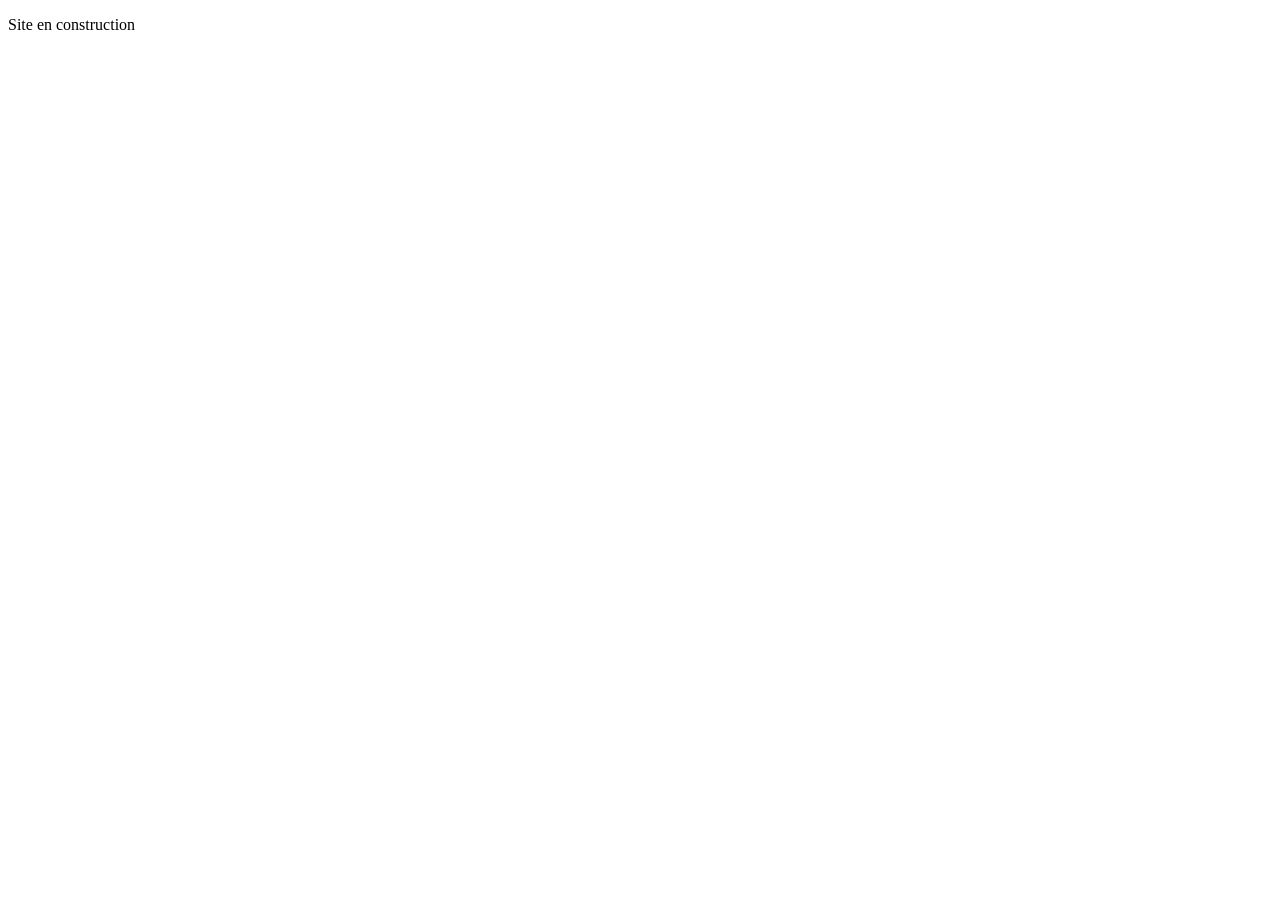
==== index.html @ 7e11a7d7 "Create index.html" ====
<!DOCTYPE html>
<html lang="en">
<head>
    <meta charset="UTF-8">
    <meta name="viewport" content="width=device-width, initial-scale=1.0">
    <title>Portfolio</title>
</head>
<body>
    <p>Site en construction </p>
</body>
</html>
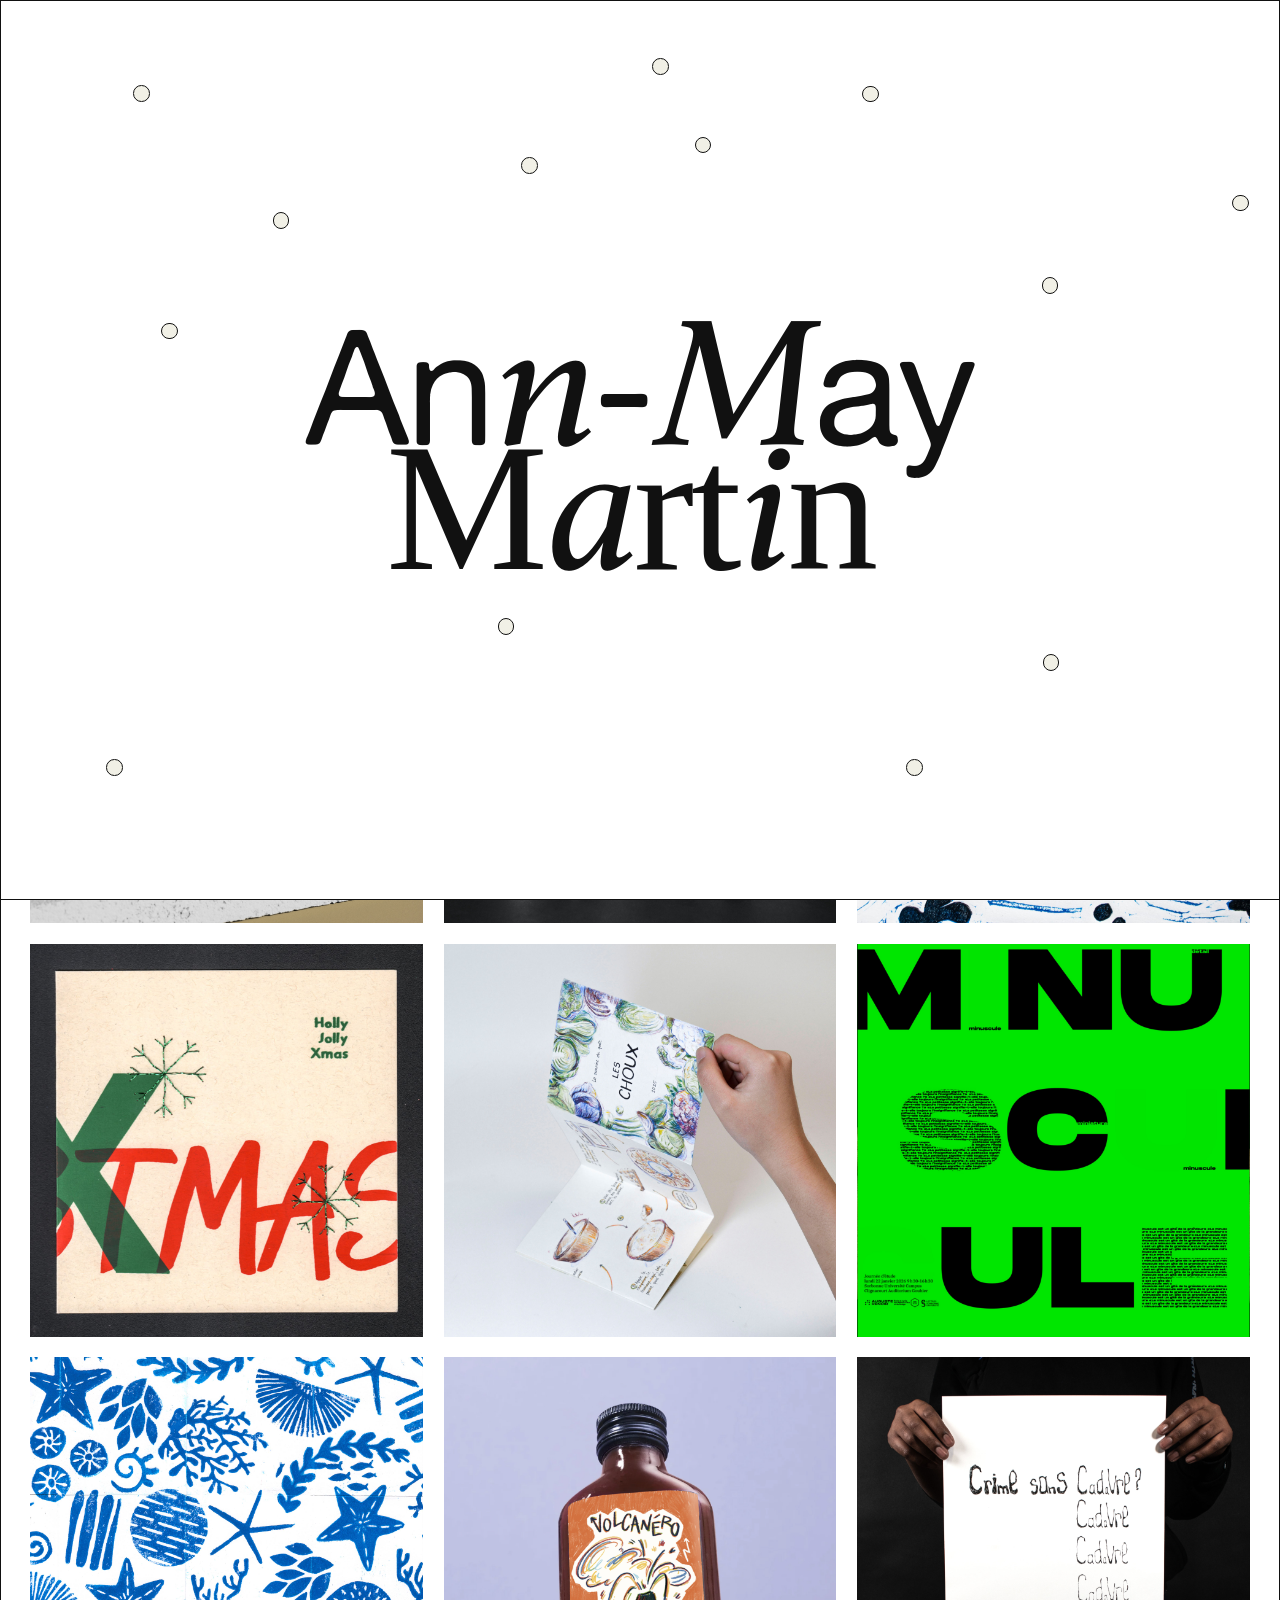
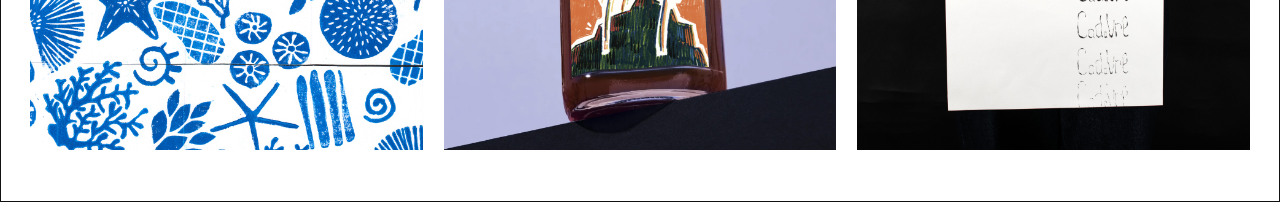
==== commit 0c6182e6: "lundi" ====
--- a/index.html
+++ b/index.html
@@ -1,11 +1,156 @@
 <!DOCTYPE html>
-<html lang="en">
+<html lang="fr">
+
 <head>
     <meta charset="UTF-8">
     <meta name="viewport" content="width=device-width, initial-scale=1.0">
-    <title>Portfolio</title>
+    <title>Ann-May Martin</title>
+    <link rel="stylesheet" href="style.css">
+    <script>
+        try {
+            var nav = performance.getEntriesByType('navigation')[0];
+            var force = /[?&]intro(&|$)/.test(location.search);
+            if (!force && sessionStorage.getItem('intro') && !(nav && nav.type === 'reload')) document.documentElement.classList.add('no-intro');
+            else document.documentElement.classList.add('intro-on');
+        } catch (e) { document.documentElement.classList.add('intro-on'); }
+    </script>
+    <noscript>
+        <style>
+            #intro {
+                display: none;
+            }
+        </style>
+    </noscript>
 </head>
+
 <body>
-    <p>Site en construction </p>
+    <div id="intro" role="button" tabindex="0" aria-label="Entrer sur le site">
+        <div class="nom intro__name">
+            <span class="line">An<span class="v">n</span>-<span class="v">M</span>ay</span>
+            <span class="line line--serif">M<span class="v">a</span>rt<span class="v">i</span>n</span>
+        </div>
+    </div>
+
+    <div class="page" id="top">
+
+        <header>
+            <div class="logo">
+                <h1 class="nom">
+                    <a href="#top" aria-label="Ann-May Martin, accueil"><span class="v">A</span>n<span
+                            class="v">n</span>-M<span class="v">a</span>y<br>M<span class="v">a</span>rt<span
+                            class="v">i</span>n</a> <a class="square" href="index.html?intro"
+                        aria-label="Revenir à la page d'entrée"></a>
+                </h1>
+            </div>
+
+            <nav>
+                <div class="nav-item">
+                    <button class="pill" type="button" aria-expanded="false" aria-controls="popup-apropos">À
+                        propos</button>
+                    <div class="popup" id="popup-apropos" hidden>
+                        <button class="popup__close" type="button" aria-label="Fermer"></button>
+                        <p>Étudiante en DN MADE Graphisme à l'ELMAD Auguste Renoir, je suis passionnée par l'édition et
+                            les narrations visuelles.</p>
+                        <p>Je porte une attention toute particulière pour la plasticité et les techniques d'impression.
+                        </p>
+                    </div>
+                </div>
+
+                <div class="nav-item">
+                    <button class="pill" type="button" aria-expanded="false"
+                        aria-controls="popup-contact">Contact</button>
+                    <div class="popup" id="popup-contact" hidden>
+                        <button class="popup__close" type="button" aria-label="Fermer"></button>
+                        <p><a href="mailto:annmaymartin@gmail.com">annmaymatin@gmail.com</a></p>
+                        <p><a href="https://www.instagram.com/sego_am/" target="_blank" rel="noopener">ig : @sego_am</a></p>
+                        <p><a href="cv.pdf" target="_blank" rel="noopener"><strong>CV</strong></a></p>
+                    </div>
+                </div>
+            </nav>
+        </header>
+        <main>
+            <div class="grid grid--3">
+
+                <a class="image-container" href="monobloc.html">
+                    <img src="images/accueil/monobloc1.jpg" alt="Affiche Monobloc">
+                    <span class="overlay" aria-hidden="true"></span>
+                    <p class="image-text">Affiche Monobloc</p>
+                </a>
+
+                <a class="image-container" href="fanzine.html">
+                    <img src="images/accueil/fanz.jpg" alt="Fanzine 2463">
+                    <span class="overlay" aria-hidden="true"></span>
+                    <p class="image-text">2463</p>
+                </a>
+
+                <a class="image-container" href="araignee.html">
+                    <img src="images/accueil/araignee.jpg" alt="Araignée">
+                    <span class="overlay" aria-hidden="true"></span>
+                    <p class="image-text">Araignée</p>
+                </a>
+
+                <a class="image-container" href="kabane.html">
+                    <img src="images/accueil/kabane.jpg" alt="Kabane Café" loading="lazy">
+                    <span class="overlay" aria-hidden="true"></span>
+                    <p class="image-text">Kabane Café</p>
+                </a>
+
+                <a class="image-container" href="collage.html">
+                    <img src="images/accueil/collage1.jpg" alt="Collage" loading="lazy">
+                    <span class="overlay" aria-hidden="true"></span>
+                    <p class="image-text">à la recherche d'un…</p>
+                </a>
+
+                <a class="image-container" href="lettrine.html">
+                    <img src="images/accueil/lettrine.jpg" alt="Lettrine S" loading="lazy">
+                    <span class="overlay" aria-hidden="true"></span>
+                    <p class="image-text">Lettrine S</p>
+                </a>
+
+                <a class="image-container" href="xmas.html">
+                    <img src="images/accueil/xmas.jpg" alt="Carte Xmas" loading="lazy">
+                    <span class="overlay" aria-hidden="true"></span>
+                    <p class="image-text">Carte Xmas</p>
+                </a>
+
+                <a class="image-container" href="choux.html">
+                    <img src="images/accueil/choux.jpg" alt="Les Choux" loading="lazy">
+                    <span class="overlay" aria-hidden="true"></span>
+                    <p class="image-text">Les Choux</p>
+                </a>
+
+                <a class="image-container" href="jde.html">
+                    <img src="images/accueil/jde.jpg" alt="Minuscule" loading="lazy">
+                    <span class="overlay" aria-hidden="true"></span>
+                    <p class="image-text">Minuscule</p>
+                </a>
+
+                <a class="image-container" href="ocean.html">
+                    <img src="images/accueil/ocean.jpg" alt="Océan" loading="lazy">
+                    <span class="overlay" aria-hidden="true"></span>
+                    <p class="image-text">Océan</p>
+                </a>
+
+                <a class="image-container" href="sauce.html">
+                    <img src="images/accueil/sauce1.jpg" alt="Hot Sauce" loading="lazy">
+                    <span class="overlay" aria-hidden="true"></span>
+                    <p class="image-text">HOT SAUCE</p>
+                </a>
+
+                <a class="image-container" href="faitsdivers.html">
+                    <img src="images/accueil/crime.jpg" alt="Affiche typographique faits divers" loading="lazy">
+                    <span class="overlay" aria-hidden="true"></span>
+                    <p class="image-text">Affiche Typographique</p>
+                </a>
+
+            </div>
+        </main>
+
+    </div>
+
+    <div class="cursor" aria-hidden="true"></div>
+    <script src="script.js"></script>
+    <script src="intro.js"></script>
 </body>
+
 </html>
--- a/style.css
+++ b/style.css
@@ -0,0 +1,665 @@
+@font-face {
+    font-family: "AlteHaasGrotesk";
+    src: url("font/AlteHaasGroteskRegular.ttf") format("truetype");
+    font-display: swap;
+}
+
+@font-face {
+    font-family: "AlteHaasGrotesk";
+    src: url("font/AlteHaasGroteskBold.ttf") format("truetype");
+    font-weight: 700;
+    font-display: swap;
+}
+
+@font-face {
+    font-family: "Gambetta";
+    src: url("font/Gambetta-MediumItalic.otf") format("opentype");
+    font-style: italic;
+    font-display: swap;
+}
+
+@font-face {
+    font-family: "Gambetta";
+    src: url("font/Gambetta-Medium.otf") format("opentype");
+    font-style: normal;
+    font-display: swap;
+}
+
+:root {
+    --bg: #F1F0E6;
+    --white: #FFFFFF;
+    --ink: #111111;
+    --line: 1.5px solid var(--ink);
+    --font-sans: "AlteHaasGrotesk", "Helvetica Neue", Arial, sans-serif;
+    --font-serif: "Gambetta", Georgia, serif;
+
+    --header-h: clamp(76px, 6.8vw, 128px);
+    /* hauteur du header */
+    --side: clamp(16px, 2.3vw, 42px);
+    /* marges latérales */
+    --gap: clamp(12px, 1.6vw, 28px);
+    --dot-size: clamp(12px, 1.3vw, 22px);
+    --gs: 1.13;
+    --ratio: 1 / 1;
+    --slide-ratio: 3 / 2;
+}
+
+*,
+*::before,
+*::after {
+    box-sizing: border-box;
+}
+
+html {
+    scroll-behavior: smooth;
+    scroll-padding-top: var(--header-h);
+}
+
+body {
+    margin: 0;
+    background: var(--bg);
+    color: var(--ink);
+    font-family: var(--font-sans);
+    overflow-x: clip;
+}
+
+a {
+    color: inherit;
+    text-decoration: none;
+}
+
+p {
+    margin: 0;
+}
+
+img {
+    display: block;
+    width: 100%;
+    height: 100%;
+    object-fit: cover;
+}
+
+:focus-visible {
+    outline: 2px solid var(--ink);
+    outline-offset: 3px;
+}
+
+.page {
+    max-width: 1920px;
+    margin: 0 auto;
+    border: var(--line);
+}
+
+header {
+    position: sticky;
+    top: 0;
+    z-index: 10;
+    height: var(--header-h);
+    display: flex;
+    align-items: center;
+    justify-content: space-between;
+    padding: 0 var(--side);
+    background: var(--bg);
+    border-bottom: var(--line);
+}
+
+h1 {
+    margin: 0;
+    font-family: var(--font-sans);
+    font-weight: 400;
+    font-size: clamp(1.35rem, 2.3vw, 2.6rem);
+    line-height: .82;
+    letter-spacing: -.01em;
+}
+
+.nom .l,
+.nom .v {
+    line-height: 0;
+}
+
+.v {
+    font-family: var(--font-serif);
+    font-style: italic;
+    font-weight: 500;
+    font-size: calc(1em * var(--gs));
+}
+
+.nom .line--serif .l {
+    font-size: calc(1em * var(--gs));
+}
+
+.nom .l:hover {
+    font-family: var(--font-serif);
+    font-style: italic;
+    font-weight: 500;
+    font-size: calc(1em * var(--gs));
+}
+
+.nom .v:hover,
+.nom .line--serif .l:hover {
+    font-family: var(--font-sans);
+    font-style: normal;
+    font-weight: 400;
+    font-size: 1em;
+}
+
+.square {
+    transition: transform .25s ease;
+}
+
+.square:hover {
+    transform: scale(1.25);
+}
+
+.square {
+    display: inline-block;
+    width: .5em;
+    height: .5em;
+    margin-left: .45em;
+    background: var(--ink);
+}
+
+nav {
+    display: flex;
+    flex-direction: column;
+    align-items: flex-end;
+    gap: .4em;
+    font-size: clamp(.9rem, 1.3vw, 1.45rem);
+}
+
+.pill {
+    padding: .02em .45em .06em;
+    border: var(--line);
+    border-radius: 999px;
+    background: transparent;
+    line-height: 1.15;
+    transition: background .3s, color .3s, transform .3s;
+}
+
+.pill:hover {
+    background: var(--ink);
+    color: var(--bg);
+    transform: translateX(-4px);
+}
+
+button.pill {
+    font: inherit;
+    color: inherit;
+    cursor: pointer;
+    appearance: none;
+}
+
+.nav-item {
+    position: relative;
+}
+
+.popup {
+    --popup-gap: 13px;
+    position: absolute;
+    z-index: 20;
+    top: calc(100% + var(--popup-gap));
+    right: calc(100% - var(--popup-gap));
+    /* sous le bouton, vers la gauche */
+    width: max-content;
+    max-width: clamp(220px, 17vw, 340px);
+    padding: .75em .85em;
+    border: var(--line);
+    background: rgba(255, 255, 255, .88);
+    font-size: clamp(.78rem, .92vw, 1.05rem);
+    line-height: 1.2;
+    text-align: left;
+    hyphens: auto;
+}
+
+.popup[hidden] {
+    display: none;
+}
+
+.popup p+p {
+    margin-top: .5em;
+}
+
+.popup a:hover {
+    text-decoration: underline;
+}
+
+.popup__close {
+    position: absolute;
+    top: -6px;
+    right: -6px;
+    width: 12px;
+    height: 12px;
+    padding: 0;
+    border: var(--line);
+    background: var(--white);
+    cursor: pointer;
+}
+
+.popup__close::after {
+    content: "";
+    position: absolute;
+    inset: -10px;
+}
+
+/* Cercles décoratifs */
+.dot {
+    position: absolute;
+    left: var(--x);
+    top: var(--y);
+    width: var(--dot-size);
+    aspect-ratio: 1;
+    border: var(--line);
+    border-radius: 50%;
+    background: var(--white);
+}
+
+.layout {
+    display: grid;
+    grid-template-columns: 72fr 28fr;
+}
+
+main {
+    background: var(--white);
+    padding: var(--side) var(--side) clamp(32px, 4vw, 70px);
+    /* plus d'espace blanc au-dessus */
+}
+
+.grid {
+    display: grid;
+    grid-template-columns: repeat(2, 1fr);
+    gap: var(--gap);
+}
+
+.grid--3 {
+    grid-template-columns: repeat(3, 1fr);
+}
+
+.photo {
+    margin: 0;
+}
+
+.photo img {
+    height: auto;
+}
+
+.image-container {
+    position: relative;
+    display: grid;
+    overflow: hidden;
+    aspect-ratio: var(--ratio);
+    color: var(--white);
+    animation: fade .9s ease both;
+}
+
+.image-container:nth-child(even) {
+    animation-delay: .12s;
+}
+
+@keyframes fade {
+    from {
+        opacity: 0;
+    }
+}
+
+.image-container img {
+    grid-area: 1 / 1;
+    transition: transform .6s ease;
+}
+
+.image-container:hover img,
+.image-container:focus-visible img {
+    transform: scale(1.05);
+}
+
+.overlay {
+    position: absolute;
+    inset: 0;
+    background: rgba(0, 0, 0, .5);
+    opacity: 0;
+    transition: opacity .4s ease;
+}
+
+/* Titre en pilule blanche */
+.image-text {
+    grid-area: 1 / 1;
+    position: relative;
+    z-index: 1;
+    place-self: center;
+    max-width: 90%;
+    padding: .2em .8em .25em;
+    border: var(--line);
+    border-color: var(--white);
+    border-radius: 999px;
+    font-size: clamp(.85rem, 1.7vw, 1.9rem);
+    text-align: center;
+    white-space: nowrap;
+    overflow: hidden;
+    text-overflow: ellipsis;
+    opacity: 0;
+    transform: translateY(8px);
+    transition: opacity .4s ease, transform .4s ease;
+}
+
+.image-container:hover .overlay,
+.image-container:focus-visible .overlay {
+    opacity: 1;
+}
+
+.image-container:hover .image-text,
+.image-container:focus-visible .image-text {
+    opacity: 1;
+    transform: none;
+}
+
+.has-cursor .image-container,
+.has-cursor .slider,
+.has-cursor .band {
+    cursor: none;
+}
+
+.cursor {
+    position: fixed;
+    top: 0;
+    left: 0;
+    z-index: 100;
+    width: var(--dot-size);
+    aspect-ratio: 1;
+    margin: calc(var(--dot-size) / -2) 0 0 calc(var(--dot-size) / -2);
+    border: var(--line);
+    border-radius: 50%;
+    background: var(--white);
+    pointer-events: none;
+    opacity: 0;
+    scale: .4;
+    transition: opacity .25s ease, scale .3s ease;
+}
+
+.cursor.is-visible {
+    opacity: 1;
+    scale: 1;
+}
+
+@media (hover: none) {
+    .cursor {
+        display: none;
+    }
+}
+
+aside {
+    position: sticky;
+    top: var(--header-h);
+    height: calc(100vh - var(--header-h));
+    overflow-y: auto;
+    scrollbar-width: none;
+    background: var(--bg);
+    border-left: var(--line);
+    align-self: start;
+}
+
+.info-text {
+    padding: var(--side) clamp(18px, 3.5vw, 70px) 0 var(--side);
+    font-size: clamp(.78rem, .92vw, 1.05rem);
+    line-height: 1.25;
+    hyphens: auto;
+}
+
+.info-text p+p {
+    margin-top: .55em;
+}
+
+.info-text .gap {
+    margin-top: 1.9em;
+}
+
+
+@media (max-width: 1024px) {
+    .layout {
+        grid-template-columns: 66fr 34fr;
+    }
+
+    .info-text {
+        font-size: .8rem;
+        padding-right: var(--side);
+    }
+}
+
+.slider {
+    position: relative;
+    overflow: hidden;
+    aspect-ratio: var(--slide-ratio);
+    background: #e7e6dc;
+}
+
+.slide {
+    position: absolute;
+    inset: 0;
+    opacity: 0;
+    transition: opacity .4s ease;
+}
+
+.slide.is-active {
+    opacity: 1;
+}
+
+/* Flèches */
+.slider__btn {
+    position: absolute;
+    top: 50%;
+    translate: 0 -50%;
+    width: clamp(44px, 5.2vw, 104px);
+    aspect-ratio: 1;
+    display: grid;
+    place-items: center;
+    padding: 0;
+    border: 0;
+    border-radius: 50%;
+    background: rgba(80, 80, 80, .8);
+    color: var(--white);
+    cursor: pointer;
+    opacity: 0;
+    transition: opacity .3s ease, background .3s ease;
+}
+
+.slider__btn--prev {
+    left: clamp(8px, 1vw, 14px);
+}
+
+.slider__btn--next {
+    right: clamp(8px, 1vw, 14px);
+}
+
+.slider__btn svg {
+    width: 46%;
+    height: auto;
+}
+
+.slider:hover .slider__btn,
+.slider:focus-within .slider__btn {
+    opacity: 1;
+}
+
+.slider__btn:hover {
+    background: rgba(17, 17, 17, .88);
+}
+
+@media (hover: none) {
+    .slider__btn {
+        opacity: 1;
+    }
+}
+
+/* tactile : toujours visibles */
+
+/* Photo du bas : une simple image */
+.band {
+    margin-top: var(--gap);
+}
+
+.band img {
+    height: auto;
+}
+
+/* Texte du projet */
+.project-title {
+    margin: 0 0 .3em;
+    font: italic 500 clamp(1.5rem, 2vw, 2.4rem)/1 var(--font-serif);
+}
+
+.info-text em {
+    font-family: var(--font-serif);
+    font-style: italic;
+}
+
+/* ---------- PETIT ÉCRAN : 2 projets par ligne ---------- */
+@media (max-width: 900px) {
+    .grid--3 {
+        grid-template-columns: repeat(2, 1fr);
+    }
+}
+
+/* ---------- MOBILE : header compact, 1 colonne, texte sous la galerie ---------- */
+@media (max-width: 720px) {
+    :root {
+        --header-h: 68px;
+        --ratio: 4 / 5;
+        --slide-ratio: 4 / 3;
+    }
+
+    nav {
+        flex-direction: row;
+        gap: 6px;
+        font-size: .85rem;
+    }
+
+    .popup {
+        position: fixed;
+        top: calc(var(--header-h) + 10px);
+        left: var(--side);
+        right: var(--side);
+        width: auto;
+        max-width: none;
+    }
+
+    .layout {
+        grid-template-columns: 1fr;
+    }
+
+    .grid {
+        grid-template-columns: 1fr;
+    }
+
+    main {
+        padding-top: 24px;
+    }
+
+    aside {
+        position: relative;
+        top: 0;
+        height: auto;
+        border-left: 0;
+        border-top: var(--line);
+        padding-bottom: 40px;
+    }
+
+    aside .dot {
+        display: none;
+    }
+}
+
+/* ---------- PAGE D'ENTRÉE (accueil) : un clic n'importe où ouvre le site ---------- */
+html.intro-on {
+    overflow: hidden;
+}
+
+/* pas de défilement tant qu'on n'est pas entré */
+.no-intro #intro {
+    display: none;
+}
+
+#intro {
+    position: fixed;
+    inset: 0;
+    z-index: 200;
+    overflow: hidden;
+    cursor: pointer;
+    background: var(--white);
+    /* fond tout blanc */
+    border: var(--line);
+    transition: transform .9s cubic-bezier(.7, 0, .2, 1);
+}
+
+#intro.is-leaving {
+    transform: translateY(-100%);
+}
+
+/* la page glisse vers le haut */
+
+/* Ronds : tous de la même taille, fond beige, ils se promènent (créés par intro.js) */
+.intro__dot {
+    position: absolute;
+    left: var(--x);
+    top: var(--y);
+    width: var(--dot-size);
+    aspect-ratio: 1;
+    border: var(--line);
+    border-radius: 50%;
+    background: var(--bg);
+    animation: flotter var(--dur, 12s) ease-in-out var(--delay, 0s) infinite;
+}
+
+@keyframes flotter {
+
+    0%,
+    100% {
+        transform: translate(0, 0);
+    }
+
+    50% {
+        transform: translate(var(--dx, 20px), var(--dy, -20px));
+    }
+}
+
+/* Nom au centre : « Ann-May » en Alte Haas avec quelques lettres en Gambetta italique, « Martin » en Gambetta */
+.intro__name {
+    position: absolute;
+    z-index: 5;
+    left: 50%;
+    top: 50%;
+    transform: translate(-50%, -50%);
+    font-size: clamp(3rem, 12.6vw, 15rem);
+    line-height: .8;
+    letter-spacing: -.02em;
+    white-space: nowrap;
+}
+
+.intro__name .line {
+    display: block;
+}
+
+.intro__name .line--serif {
+    margin-left: .5em;
+    font-family: var(--font-serif);
+    font-style: normal;
+    font-weight: 500;
+}
+
+@media (max-width: 720px) {
+    .intro__name {
+        font-size: 19vw;
+    }
+}
+
+/* ---------- ACCESSIBILITÉ ---------- */
+@media (prefers-reduced-motion: reduce) {
+
+    *,
+    *::before,
+    *::after {
+        animation: none !important;
+        transition: none !important;
+    }
+
+    html {
+        scroll-behavior: auto;
+    }
+}
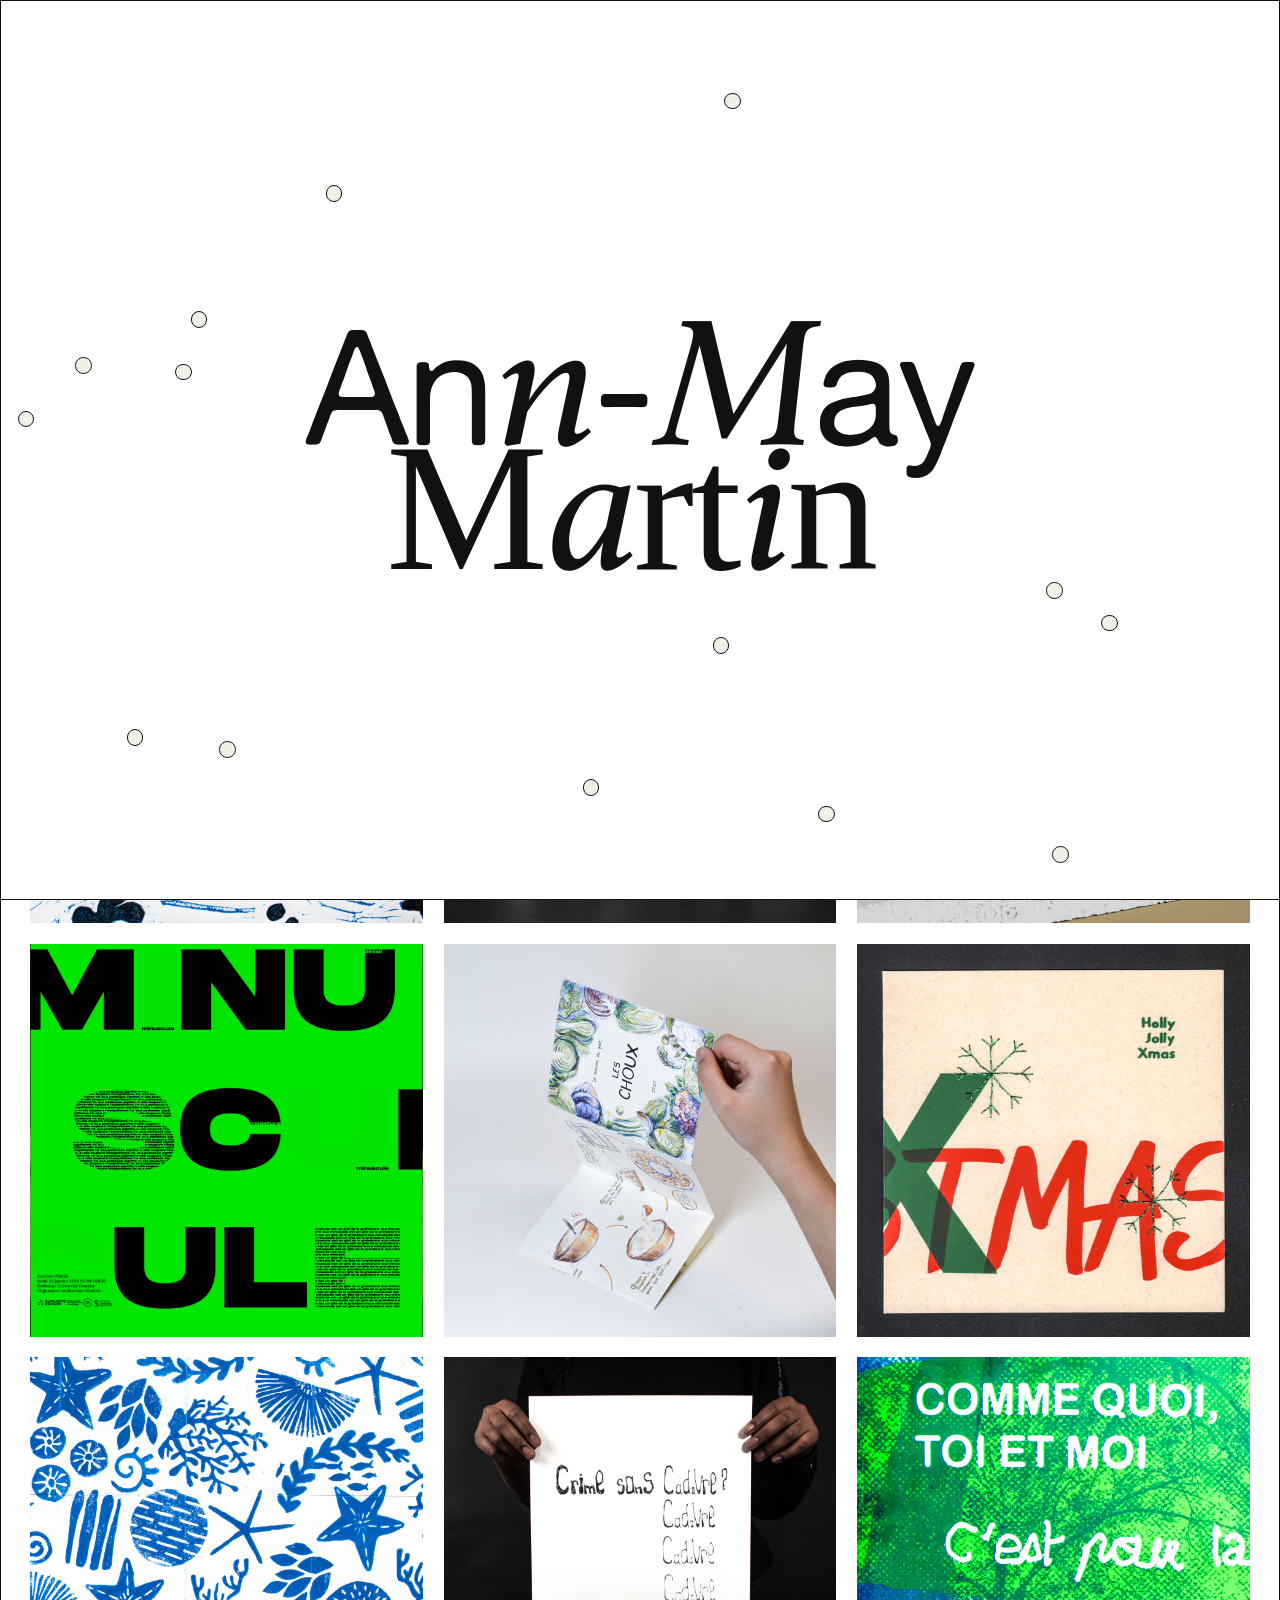
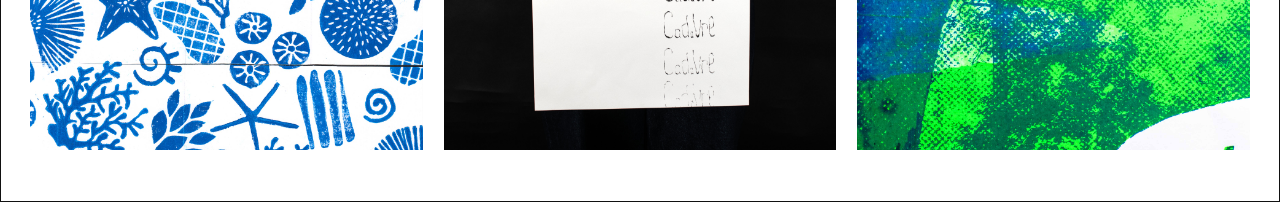
==== commit fddde3b2: "lundisoir" ====
--- a/index.html
+++ b/index.html
@@ -7,13 +7,12 @@
     <title>Ann-May Martin</title>
     <link rel="stylesheet" href="style.css">
     <script>
-        try {
-            var nav = performance.getEntriesByType('navigation')[0];
-            var force = /[?&]intro(&|$)/.test(location.search);
-            if (!force && sessionStorage.getItem('intro') && !(nav && nav.type === 'reload')) document.documentElement.classList.add('no-intro');
-            else document.documentElement.classList.add('intro-on');
-        } catch (e) { document.documentElement.classList.add('intro-on'); }
-    </script>
+    try {
+        var nav = performance.getEntriesByType('navigation')[0];
+        if (sessionStorage.getItem('intro') && !(nav && nav.type === 'reload')) document.documentElement.classList.add('no-intro');
+        else document.documentElement.classList.add('intro-on');
+    } catch (e) { document.documentElement.classList.add('intro-on'); }
+</script>
     <noscript>
         <style>
             #intro {
@@ -38,8 +37,7 @@
                 <h1 class="nom">
                     <a href="#top" aria-label="Ann-May Martin, accueil"><span class="v">A</span>n<span
                             class="v">n</span>-M<span class="v">a</span>y<br>M<span class="v">a</span>rt<span
-                            class="v">i</span>n</a> <a class="square" href="index.html?intro"
-                        aria-label="Revenir à la page d'entrée"></a>
+                            class="v">i</span>n</a> <a class="square" href="index.html" aria-label="Revenir à la page d'entrée"></a>
                 </h1>
             </div>
 
@@ -51,8 +49,8 @@
                         <button class="popup__close" type="button" aria-label="Fermer"></button>
                         <p>Étudiante en DN MADE Graphisme à l'ELMAD Auguste Renoir, je suis passionnée par l'édition et
                             les narrations visuelles.</p>
-                        <p>Je porte une attention toute particulière pour la plasticité et les techniques d'impression.
-                        </p>
+                        <p>Cette année, dans le cadre de mes études, je suis à la recherche d’un stage d’une durée de 3
+                            mois, du 5 Avril au 27 Juin 2027.</p>
                     </div>
                 </div>
 
@@ -61,8 +59,9 @@
                         aria-controls="popup-contact">Contact</button>
                     <div class="popup" id="popup-contact" hidden>
                         <button class="popup__close" type="button" aria-label="Fermer"></button>
-                        <p><a href="mailto:annmaymartin@gmail.com">annmaymatin@gmail.com</a></p>
-                        <p><a href="https://www.instagram.com/sego_am/" target="_blank" rel="noopener">ig : @sego_am</a></p>
+                        <p><a href="mailto:annmaymartin@gmail.com">annmaymartin@gmail.com</a></p>
+                        <p><a href="https://www.instagram.com/sego_am/" target="_blank" rel="noopener">ig : @sego_am</a>
+                        </p>
                         <p><a href="cv.pdf" target="_blank" rel="noopener"><strong>CV</strong></a></p>
                     </div>
                 </div>
@@ -70,13 +69,12 @@
         </header>
         <main>
             <div class="grid grid--3">
-
-                <a class="image-container" href="monobloc.html">
-                    <img src="images/accueil/monobloc1.jpg" alt="Affiche Monobloc">
+                <a class="image-container" href="sauce.html">
+                    <img src="images/accueil/sauce1.jpg" alt="Hot Sauce" loading="lazy">
                     <span class="overlay" aria-hidden="true"></span>
-                    <p class="image-text">Affiche Monobloc</p>
+                    <p class="image-text">HOT SAUCE</p>
                 </a>
-
+                
                 <a class="image-container" href="fanzine.html">
                     <img src="images/accueil/fanz.jpg" alt="Fanzine 2463">
                     <span class="overlay" aria-hidden="true"></span>
@@ -89,22 +87,34 @@
                     <p class="image-text">Araignée</p>
                 </a>
 
+                <a class="image-container" href="lettrine.html">
+                    <img src="images/accueil/lettrine.jpg" alt="Lettrine S" loading="lazy">
+                    <span class="overlay" aria-hidden="true"></span>
+                    <p class="image-text">Lettrine S</p>
+                </a>
+
+                 <a class="image-container" href="collage.html">
+                    <img src="images/accueil/collage1.jpg" alt="Collage" loading="lazy">
+                    <span class="overlay" aria-hidden="true"></span>
+                    <p class="image-text">à la recherche d'un…</p>
+                </a> 
+
                 <a class="image-container" href="kabane.html">
                     <img src="images/accueil/kabane.jpg" alt="Kabane Café" loading="lazy">
                     <span class="overlay" aria-hidden="true"></span>
                     <p class="image-text">Kabane Café</p>
                 </a>
-
-                <a class="image-container" href="collage.html">
-                    <img src="images/accueil/collage1.jpg" alt="Collage" loading="lazy">
+                
+                <a class="image-container" href="jde.html">
+                    <img src="images/accueil/jde.jpg" alt="Minuscule" loading="lazy">
                     <span class="overlay" aria-hidden="true"></span>
-                    <p class="image-text">à la recherche d'un…</p>
+                    <p class="image-text">Minuscule</p>
                 </a>
 
-                <a class="image-container" href="lettrine.html">
-                    <img src="images/accueil/lettrine.jpg" alt="Lettrine S" loading="lazy">
+                <a class="image-container" href="choux.html">
+                    <img src="images/accueil/choux.jpg" alt="Les Choux" loading="lazy">
                     <span class="overlay" aria-hidden="true"></span>
-                    <p class="image-text">Lettrine S</p>
+                    <p class="image-text">Les Choux</p>
                 </a>
 
                 <a class="image-container" href="xmas.html">
@@ -113,34 +123,22 @@
                     <p class="image-text">Carte Xmas</p>
                 </a>
 
-                <a class="image-container" href="choux.html">
-                    <img src="images/accueil/choux.jpg" alt="Les Choux" loading="lazy">
-                    <span class="overlay" aria-hidden="true"></span>
-                    <p class="image-text">Les Choux</p>
-                </a>
-
-                <a class="image-container" href="jde.html">
-                    <img src="images/accueil/jde.jpg" alt="Minuscule" loading="lazy">
-                    <span class="overlay" aria-hidden="true"></span>
-                    <p class="image-text">Minuscule</p>
-                </a>
-
                 <a class="image-container" href="ocean.html">
                     <img src="images/accueil/ocean.jpg" alt="Océan" loading="lazy">
                     <span class="overlay" aria-hidden="true"></span>
                     <p class="image-text">Océan</p>
                 </a>
 
-                <a class="image-container" href="sauce.html">
-                    <img src="images/accueil/sauce1.jpg" alt="Hot Sauce" loading="lazy">
-                    <span class="overlay" aria-hidden="true"></span>
-                    <p class="image-text">HOT SAUCE</p>
-                </a>
-
                 <a class="image-container" href="faitsdivers.html">
                     <img src="images/accueil/crime.jpg" alt="Affiche typographique faits divers" loading="lazy">
                     <span class="overlay" aria-hidden="true"></span>
                     <p class="image-text">Affiche Typographique</p>
+                </a>
+
+                <a class="image-container" href="monobloc.html">
+                    <img src="images/accueil/monobloc1.jpg" alt="Affiche Monobloc">
+                    <span class="overlay" aria-hidden="true"></span>
+                    <p class="image-text">Affiche Monobloc</p>
                 </a>
 
             </div>
--- a/style.css
+++ b/style.css
@@ -319,7 +319,7 @@
     transition: opacity .4s ease;
 }
 
-/* Titre en pilule blanche */
+/* Titre pilule blanche */
 .image-text {
     grid-area: 1 / 1;
     position: relative;
@@ -468,9 +468,13 @@
     right: clamp(8px, 1vw, 14px);
 }
 
-.slider__btn svg {
-    width: 46%;
-    height: auto;
+.slider__btn--prev { --fleche: url("data:image/svg+xml,%3Csvg xmlns='http://www.w3.org/2000/svg' viewBox='0 0 24 24' fill='none' stroke='black' stroke-width='1.4' stroke-linecap='round' stroke-linejoin='round'%3E%3Cpath d='M20 12H4M10 5l-7 7 7 7'/%3E%3C/svg%3E"); }
+.slider__btn--next { --fleche: url("data:image/svg+xml,%3Csvg xmlns='http://www.w3.org/2000/svg' viewBox='0 0 24 24' fill='none' stroke='black' stroke-width='1.4' stroke-linecap='round' stroke-linejoin='round'%3E%3Cpath d='M4 12h16M14 5l7 7-7 7'/%3E%3C/svg%3E"); }
+.slider__btn::after {
+    content: ""; width: 46%; aspect-ratio: 1;
+    background: currentColor;
+    -webkit-mask: var(--fleche) center / contain no-repeat;
+            mask: var(--fleche) center / contain no-repeat;
 }
 
 .slider:hover .slider__btn,
@@ -488,9 +492,6 @@
     }
 }
 
-/* tactile : toujours visibles */
-
-/* Photo du bas : une simple image */
 .band {
     margin-top: var(--gap);
 }
@@ -499,7 +500,6 @@
     height: auto;
 }
 
-/* Texte du projet */
 .project-title {
     margin: 0 0 .3em;
     font: italic 500 clamp(1.5rem, 2vw, 2.4rem)/1 var(--font-serif);
@@ -510,14 +510,14 @@
     font-style: italic;
 }
 
-/* ---------- PETIT ÉCRAN : 2 projets par ligne ---------- */
+/* PETIT ÉCRAN */
 @media (max-width: 900px) {
     .grid--3 {
         grid-template-columns: repeat(2, 1fr);
     }
 }
 
-/* ---------- MOBILE : header compact, 1 colonne, texte sous la galerie ---------- */
+/*  MOBILE : header compact, 1 colonne, texte */
 @media (max-width: 720px) {
     :root {
         --header-h: 68px;
@@ -566,12 +566,10 @@
     }
 }
 
-/* ---------- PAGE D'ENTRÉE (accueil) : un clic n'importe où ouvre le site ---------- */
 html.intro-on {
     overflow: hidden;
 }
 
-/* pas de défilement tant qu'on n'est pas entré */
 .no-intro #intro {
     display: none;
 }
@@ -592,9 +590,6 @@
     transform: translateY(-100%);
 }
 
-/* la page glisse vers le haut */
-
-/* Ronds : tous de la même taille, fond beige, ils se promènent (créés par intro.js) */
 .intro__dot {
     position: absolute;
     left: var(--x);
@@ -619,7 +614,6 @@
     }
 }
 
-/* Nom au centre : « Ann-May » en Alte Haas avec quelques lettres en Gambetta italique, « Martin » en Gambetta */
 .intro__name {
     position: absolute;
     z-index: 5;
@@ -649,7 +643,6 @@
     }
 }
 
-/* ---------- ACCESSIBILITÉ ---------- */
 @media (prefers-reduced-motion: reduce) {
 
     *,
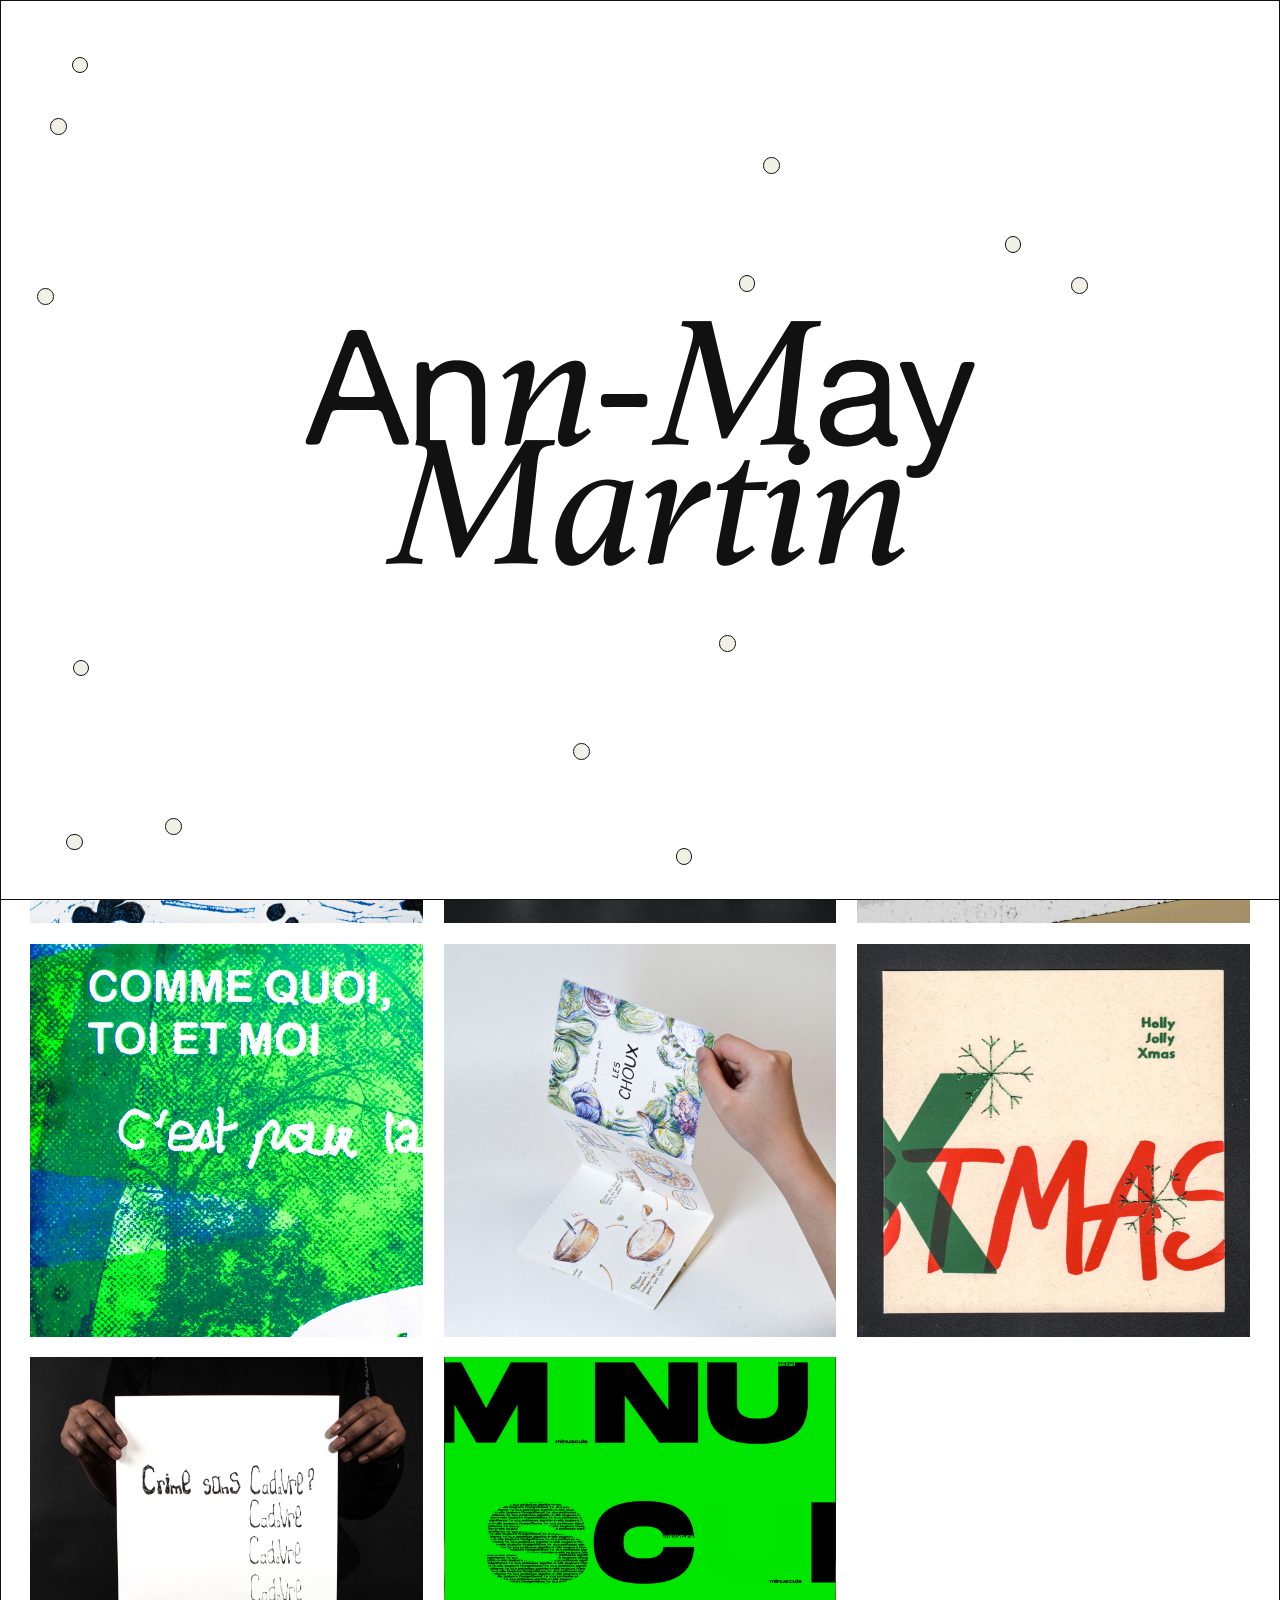
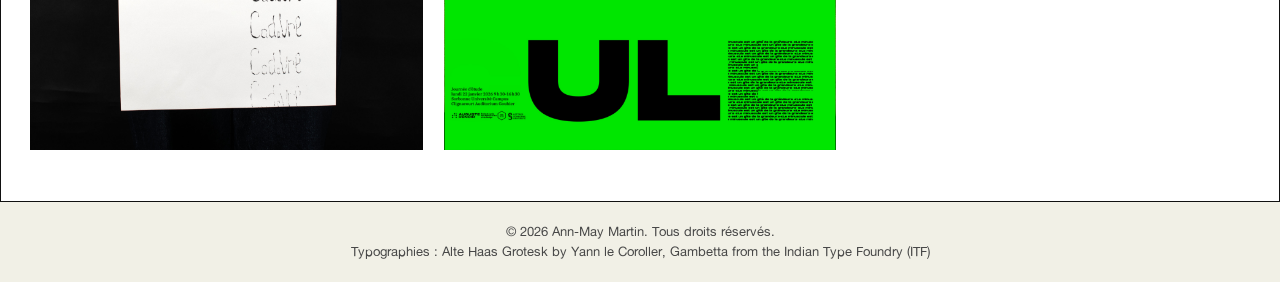
==== commit aa1101b0: "mardi" ====
--- a/index.html
+++ b/index.html
@@ -5,6 +5,7 @@
     <meta charset="UTF-8">
     <meta name="viewport" content="width=device-width, initial-scale=1.0">
     <title>Ann-May Martin</title>
+    <link rel="icon" type="image/png" href="images/rond.png">
     <link rel="stylesheet" href="style.css">
     <script>
     try {
@@ -50,7 +51,7 @@
                         <p>Étudiante en DN MADE Graphisme à l'ELMAD Auguste Renoir, je suis passionnée par l'édition et
                             les narrations visuelles.</p>
                         <p>Cette année, dans le cadre de mes études, je suis à la recherche d’un stage d’une durée de 3
-                            mois, du 5 Avril au 27 Juin 2027.</p>
+                            mois sur la période de Avril à Juin 2027.</p>
                     </div>
                 </div>
 
@@ -62,7 +63,7 @@
                         <p><a href="mailto:annmaymartin@gmail.com">annmaymartin@gmail.com</a></p>
                         <p><a href="https://www.instagram.com/sego_am/" target="_blank" rel="noopener">ig : @sego_am</a>
                         </p>
-                        <p><a href="cv.pdf" target="_blank" rel="noopener"><strong>CV</strong></a></p>
+                        <p><a href="cv/AnnMay_Martin_CV.pdf" target="_blank" rel="noopener"><strong>CV</strong></a></p>
                     </div>
                 </div>
             </nav>
@@ -70,7 +71,7 @@
         <main>
             <div class="grid grid--3">
                 <a class="image-container" href="sauce.html">
-                    <img src="images/accueil/sauce1.jpg" alt="Hot Sauce" loading="lazy">
+                    <img src="images/accueil/sauce1.jpg" alt="Hot Sauce">
                     <span class="overlay" aria-hidden="true"></span>
                     <p class="image-text">HOT SAUCE</p>
                 </a>
@@ -88,58 +89,52 @@
                 </a>
 
                 <a class="image-container" href="lettrine.html">
-                    <img src="images/accueil/lettrine.jpg" alt="Lettrine S" loading="lazy">
+                    <img src="images/accueil/lettrine.jpg" alt="Lettrine S">
                     <span class="overlay" aria-hidden="true"></span>
                     <p class="image-text">Lettrine S</p>
                 </a>
 
                  <a class="image-container" href="collage.html">
-                    <img src="images/accueil/collage1.jpg" alt="Collage" loading="lazy">
+                    <img src="images/accueil/collage1.jpg" alt="Collage">
                     <span class="overlay" aria-hidden="true"></span>
                     <p class="image-text">à la recherche d'un…</p>
                 </a> 
 
                 <a class="image-container" href="kabane.html">
-                    <img src="images/accueil/kabane.jpg" alt="Kabane Café" loading="lazy">
+                    <img src="images/accueil/kabane.jpg" alt="Kabane Café">
                     <span class="overlay" aria-hidden="true"></span>
                     <p class="image-text">Kabane Café</p>
                 </a>
                 
-                <a class="image-container" href="jde.html">
-                    <img src="images/accueil/jde.jpg" alt="Minuscule" loading="lazy">
+                <a class="image-container" href="monobloc.html">
+                    <img src="images/accueil/monobloc1.jpg" alt="Affiche Monobloc">
                     <span class="overlay" aria-hidden="true"></span>
-                    <p class="image-text">Minuscule</p>
+                    <p class="image-text">Affiche Monobloc</p>
                 </a>
 
                 <a class="image-container" href="choux.html">
-                    <img src="images/accueil/choux.jpg" alt="Les Choux" loading="lazy">
+                    <img src="images/accueil/choux.jpg" alt="Les Choux">
                     <span class="overlay" aria-hidden="true"></span>
                     <p class="image-text">Les Choux</p>
                 </a>
 
                 <a class="image-container" href="xmas.html">
-                    <img src="images/accueil/xmas.jpg" alt="Carte Xmas" loading="lazy">
+                    <img src="images/accueil/xmas.jpg" alt="Carte Xmas">
                     <span class="overlay" aria-hidden="true"></span>
                     <p class="image-text">Carte Xmas</p>
                 </a>
 
-                <a class="image-container" href="ocean.html">
-                    <img src="images/accueil/ocean.jpg" alt="Océan" loading="lazy">
-                    <span class="overlay" aria-hidden="true"></span>
-                    <p class="image-text">Océan</p>
-                </a>
-
                 <a class="image-container" href="faitsdivers.html">
-                    <img src="images/accueil/crime.jpg" alt="Affiche typographique faits divers" loading="lazy">
+                    <img src="images/accueil/crime.jpg" alt="Affiche typographique faits divers">
                     <span class="overlay" aria-hidden="true"></span>
                     <p class="image-text">Affiche Typographique</p>
                 </a>
 
-                <a class="image-container" href="monobloc.html">
-                    <img src="images/accueil/monobloc1.jpg" alt="Affiche Monobloc">
+                <a class="image-container" href="jde.html">
+                    <img src="images/accueil/jde.jpg" alt="Minuscule">
                     <span class="overlay" aria-hidden="true"></span>
-                    <p class="image-text">Affiche Monobloc</p>
-                </a>
+                    <p class="image-text">Minuscule</p>
+                </a>                
 
             </div>
         </main>
@@ -149,6 +144,11 @@
     <div class="cursor" aria-hidden="true"></div>
     <script src="script.js"></script>
     <script src="intro.js"></script>
+    
+    <footer class="site-footer">
+        <p>&copy; 2026 Ann-May Martin. Tous droits réservés.</p>
+        <p>Typographies : Alte Haas Grotesk by Yann le Coroller, Gambetta from the Indian Type Foundry (ITF)</p>
+    </footer>
 </body>
 
 </html>
--- a/style.css
+++ b/style.css
@@ -15,13 +15,6 @@
     font-family: "Gambetta";
     src: url("font/Gambetta-MediumItalic.otf") format("opentype");
     font-style: italic;
-    font-display: swap;
-}
-
-@font-face {
-    font-family: "Gambetta";
-    src: url("font/Gambetta-Medium.otf") format("opentype");
-    font-style: normal;
     font-display: swap;
 }
 
@@ -34,9 +27,7 @@
     --font-serif: "Gambetta", Georgia, serif;
 
     --header-h: clamp(76px, 6.8vw, 128px);
-    /* hauteur du header */
     --side: clamp(16px, 2.3vw, 42px);
-    /* marges latérales */
     --gap: clamp(12px, 1.6vw, 28px);
     --dot-size: clamp(12px, 1.3vw, 22px);
     --gs: 1.13;
@@ -319,7 +310,6 @@
     transition: opacity .4s ease;
 }
 
-/* Titre pilule blanche */
 .image-text {
     grid-area: 1 / 1;
     position: relative;
@@ -510,14 +500,12 @@
     font-style: italic;
 }
 
-/* PETIT ÉCRAN */
 @media (max-width: 900px) {
     .grid--3 {
         grid-template-columns: repeat(2, 1fr);
     }
 }
 
-/*  MOBILE : header compact, 1 colonne, texte */
 @media (max-width: 720px) {
     :root {
         --header-h: 68px;
@@ -655,4 +643,17 @@
     html {
         scroll-behavior: auto;
     }
+}
+
+.site-footer {
+    padding: 20px 25px;
+    font-family: "AlteHaasGrotesk";
+    font-size: 13px;
+    line-height: 1.4;
+}
+
+.site-footer p {
+    margin:0 0 2px;
+    text-align: center;
+    color: rgb(72, 72, 72);  
 }
